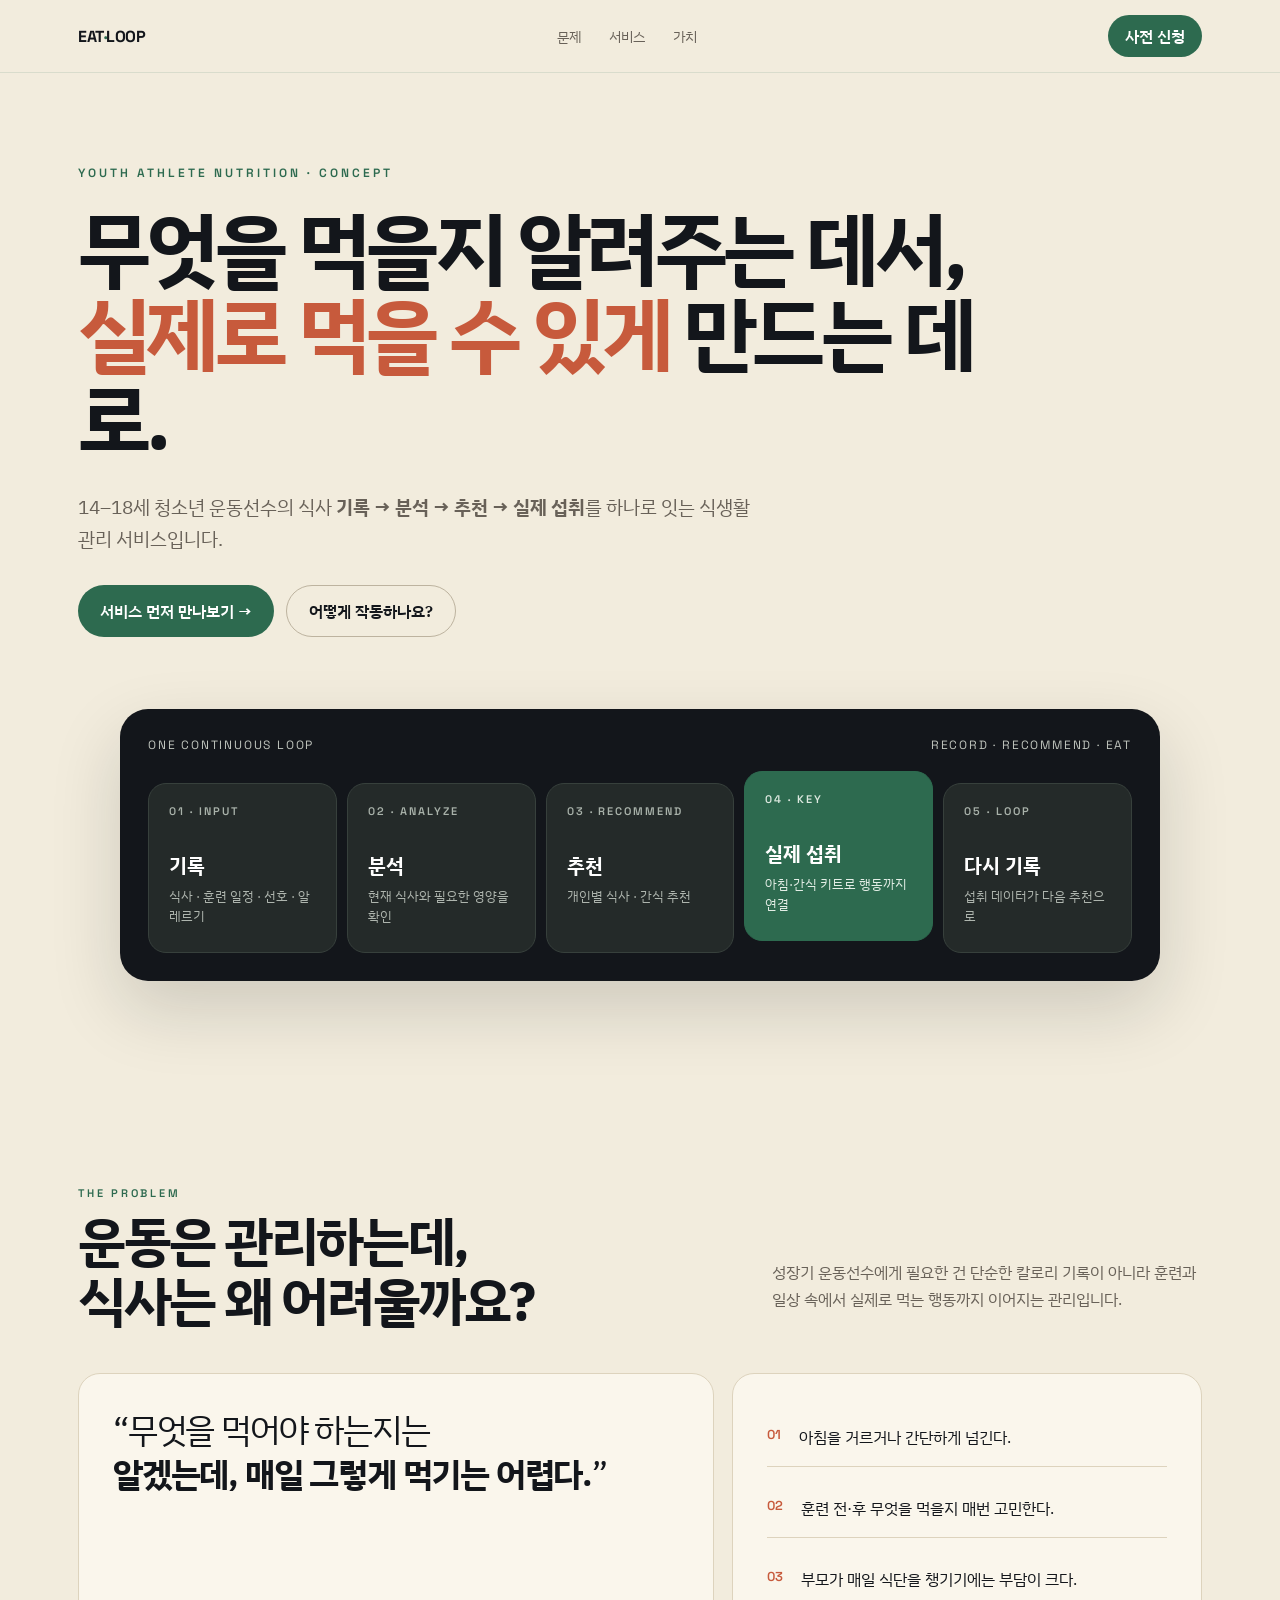
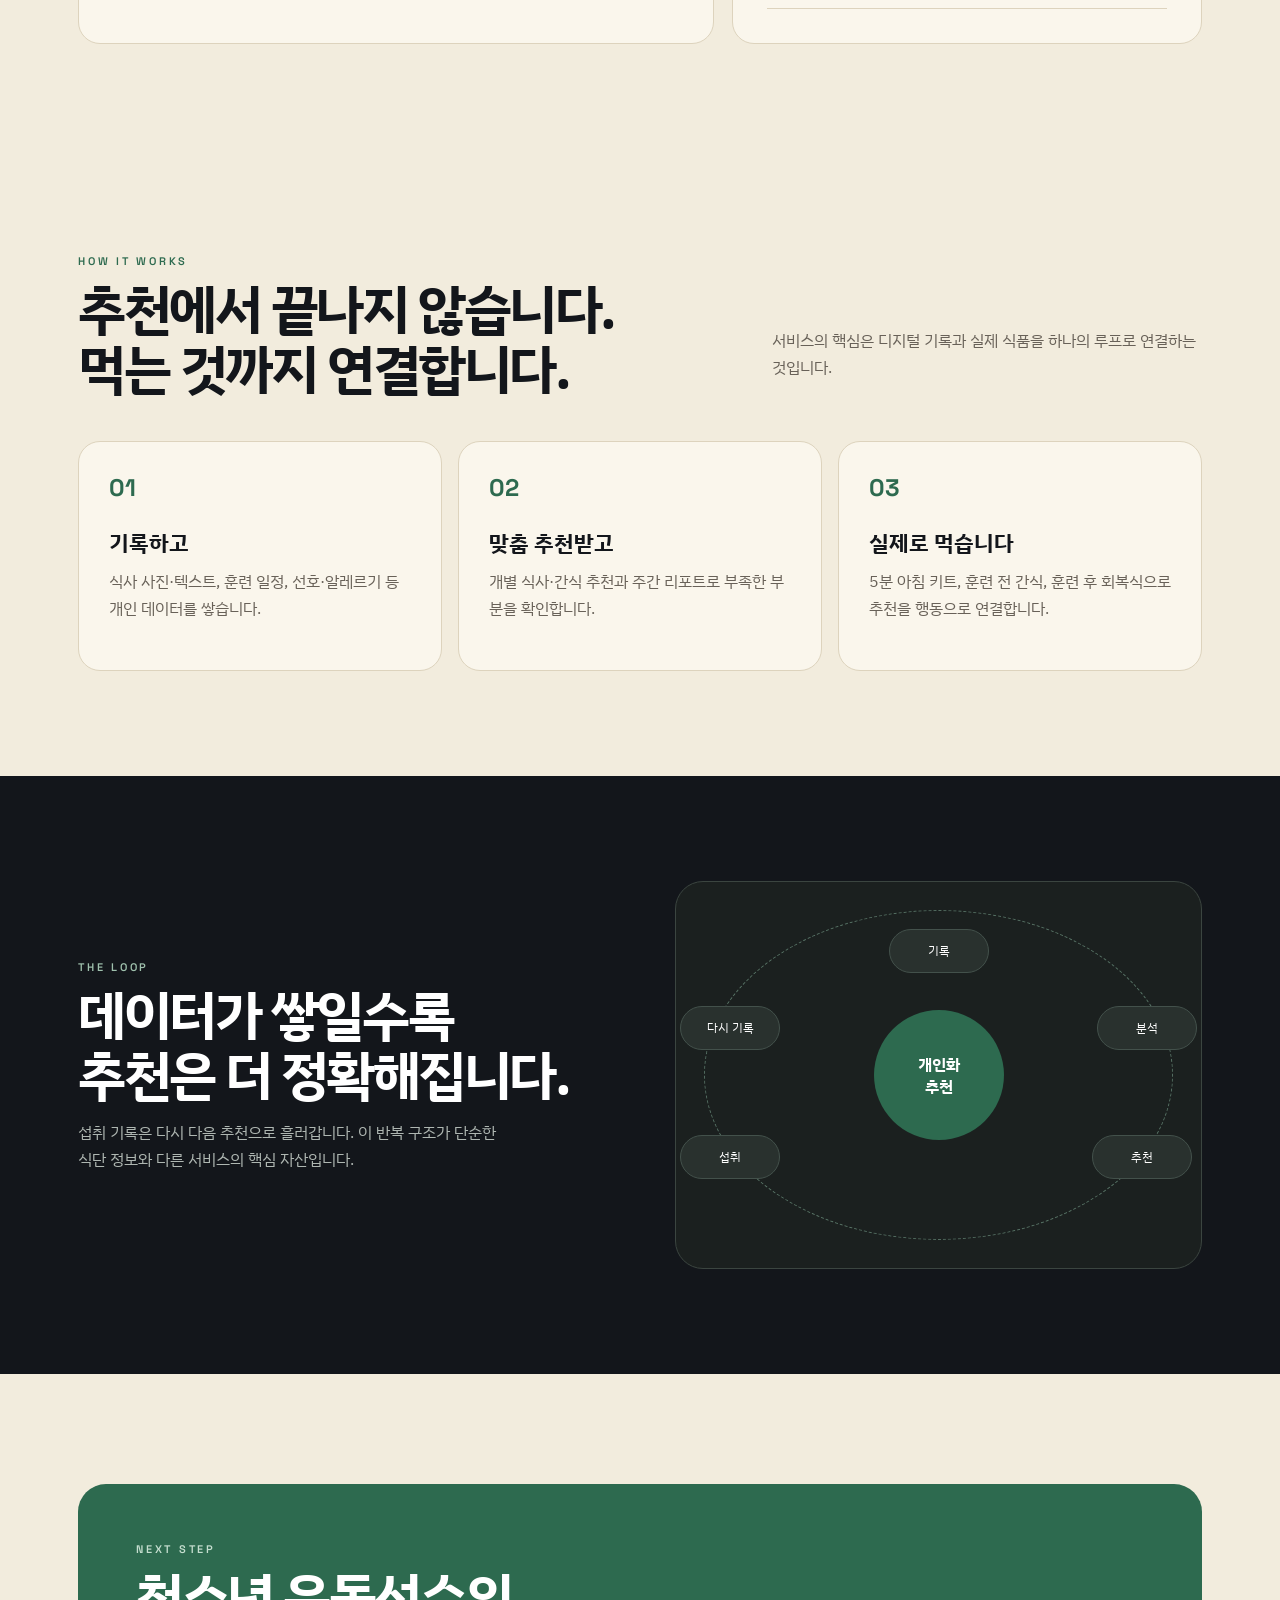
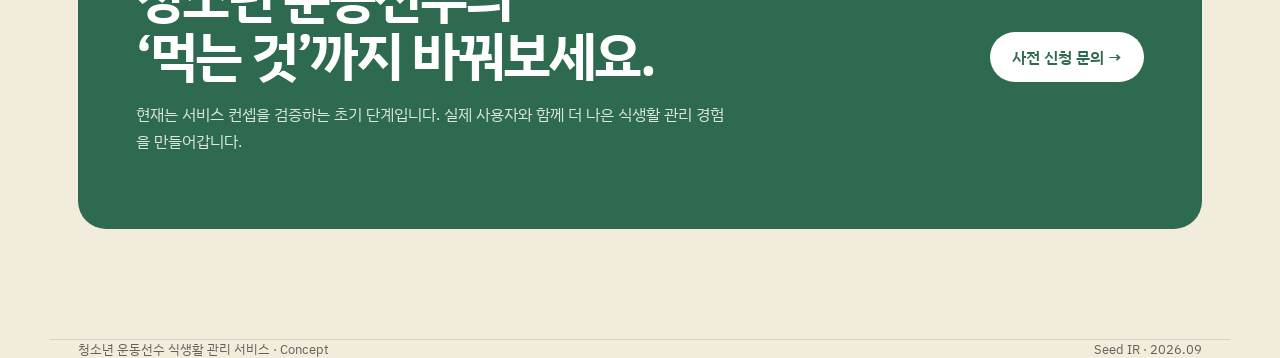
==== youth-athlete-nutrition/index.html @ e10fd31d "feat: add youth athlete nutrition landing page sample" ====
<!doctype html>
<html lang="ko">
<head>
<meta charset="utf-8">
<meta name="viewport" content="width=device-width, initial-scale=1">
<meta name="description" content="14–18세 청소년 운동선수의 식사 기록부터 실제 섭취까지 연결하는 식생활 관리 서비스 샘플">
<title>먹는 것까지 연결하는 식생활 관리</title>
<link rel="preconnect" href="https://fonts.googleapis.com">
<link rel="preconnect" href="https://fonts.gstatic.com" crossorigin>
<link href="https://fonts.googleapis.com/css2?family=IBM+Plex+Sans+KR:wght@400;500;600;700&family=Space+Grotesk:wght@500;600;700&display=swap" rel="stylesheet">
<style>
:root{--ink:#13161b;--green:#2d6a4f;--coral:#c75a3c;--cream:#f2ecdd;--paper:#faf6ec;--muted:#686158;--line:#ddd3bd}
*{box-sizing:border-box}html{scroll-behavior:smooth}body{margin:0;background:var(--cream);color:var(--ink);font-family:'IBM Plex Sans KR',sans-serif}a{text-decoration:none;color:inherit}.wrap{max-width:1180px;margin:auto;padding:0 28px}
nav{position:sticky;top:0;z-index:20;background:rgba(242,236,221,.88);backdrop-filter:blur(12px);border-bottom:1px solid rgba(45,106,79,.12)}
.navin{height:72px;display:flex;align-items:center;justify-content:space-between}.brand{font-family:'Space Grotesk';font-weight:700;letter-spacing:-.03em}.brand span{color:var(--green)}.navlinks{display:flex;gap:28px;font-size:14px;color:var(--muted)}.navcta{padding:10px 17px;background:var(--green);color:#fff;border-radius:999px;font-weight:600}
.hero{padding:92px 0 100px;position:relative;overflow:hidden}.eyebrow{font:600 12px 'Space Grotesk';letter-spacing:.25em;color:var(--green);text-transform:uppercase;margin-bottom:24px}.hero h1{font-size:clamp(46px,7vw,82px);line-height:1.04;letter-spacing:-.055em;max-width:900px;margin:0}.hero h1 em{font-style:normal;color:var(--coral)}.hero p{font-size:19px;line-height:1.7;color:var(--muted);max-width:680px;margin:30px 0}.actions{display:flex;gap:12px;flex-wrap:wrap}.btn{display:inline-flex;align-items:center;justify-content:center;padding:14px 22px;border-radius:999px;font-weight:600}.primary{background:var(--green);color:#fff}.secondary{border:1px solid #bdb39f}.hero-art{margin:72px auto 0;max-width:1040px;background:var(--ink);border-radius:28px;padding:28px;box-shadow:0 28px 70px rgba(19,22,27,.16)}.arttop{display:flex;justify-content:space-between;color:#bfc4bd;font:12px 'Space Grotesk';letter-spacing:.15em}.flow{display:grid;grid-template-columns:repeat(5,1fr);gap:10px;margin-top:30px}.flow .step{min-height:170px;padding:20px;background:#242a29;border:1px solid #37403c;border-radius:18px}.step.hot{background:var(--green);border-color:var(--green);transform:translateY(-12px)}.num{font:600 11px 'Space Grotesk';letter-spacing:.18em;color:#a9b2aa}.hot .num{color:#dce8df}.step h3{font-size:20px;margin:34px 0 8px;color:#fff}.step p{font-size:13px;color:#aeb5ae;margin:0;line-height:1.5}.hot p{color:#e3eee6}
section{padding:105px 0}.sectionhead{display:flex;justify-content:space-between;gap:40px;align-items:end;margin-bottom:44px}.kicker{font:600 11px 'Space Grotesk';letter-spacing:.25em;color:var(--green)}h2{font-size:clamp(34px,5vw,54px);letter-spacing:-.045em;line-height:1.1;margin:10px 0 0}.lead{max-width:430px;color:var(--muted);line-height:1.7}
.problem{display:grid;grid-template-columns:1.15fr .85fr;gap:18px}.panel{background:var(--paper);border:1px solid var(--line);padding:34px;border-radius:22px}.bigquote{font-size:34px;line-height:1.3;letter-spacing:-.035em}.issues{display:grid;gap:12px}.issue{padding:18px 0;border-bottom:1px solid var(--line);display:flex;gap:18px}.issue b{color:var(--coral);font:600 13px 'Space Grotesk'}
.features{display:grid;grid-template-columns:repeat(3,1fr);gap:16px}.feature{padding:30px;background:var(--paper);border-radius:22px;border:1px solid var(--line);min-height:230px}.feature .icon{font:700 24px 'Space Grotesk';color:var(--green)}.feature h3{font-size:22px;margin:25px 0 10px}.feature p{color:var(--muted);line-height:1.7;margin:0}
.loop{background:var(--ink);color:#fff}.loop .kicker{color:#9fc1ad}.loop h2{color:#fff}.loop .lead{color:#afb7b2}.loopgrid{display:grid;grid-template-columns:1fr 1fr;gap:70px;align-items:center}.loopvisual{border:1px solid #3b4540;border-radius:28px;padding:28px;background:#1b201f}.circle{height:330px;border:1px dashed #557063;border-radius:50%;display:flex;align-items:center;justify-content:center;position:relative}.center{width:130px;height:130px;border-radius:50%;background:var(--green);display:grid;place-items:center;text-align:center;font-weight:700}.orbit{position:absolute;width:100px;height:44px;border-radius:999px;background:#29312e;border:1px solid #43514b;display:grid;place-items:center;font-size:12px}.o1{top:18px}.o2{right:-25px;top:95px}.o3{right:-20px;bottom:60px}.o4{left:-25px;bottom:60px}.o5{left:-25px;top:95px}
.cta{padding:110px 0}.ctaBox{background:var(--green);color:#fff;border-radius:28px;padding:58px;display:flex;justify-content:space-between;gap:40px;align-items:center}.cta h2{max-width:650px}.cta p{color:#dce8df;line-height:1.7;max-width:600px}.white{background:#fff;color:var(--green)}
footer{padding:30px 0 50px;border-top:1px solid var(--line);color:var(--muted);font-size:13px;display:flex;justify-content:space-between}
@media(max-width:800px){.navlinks{display:none}.hero{padding-top:65px}.flow{grid-template-columns:1fr 1fr}.step.hot{transform:none}.problem,.loopgrid{grid-template-columns:1fr}.features{grid-template-columns:1fr}.sectionhead{display:block}.lead{margin-top:20px}.ctaBox{display:block;padding:38px}.ctaBox .btn{margin-top:20px}.hero h1{font-size:48px}}
@media(max-width:500px){.wrap{padding:0 18px}.flow{grid-template-columns:1fr}.hero-art{padding:18px}.panel,.feature{padding:24px}.bigquote{font-size:28px}}
</style>
</head>
<body>
<nav><div class="wrap navin"><a class="brand" href="#">EAT<span>·</span>LOOP</a><div class="navlinks"><a href="#why">문제</a><a href="#how">서비스</a><a href="#value">가치</a></div><a class="navcta" href="#contact">사전 신청</a></div></nav>

<header class="hero"><div class="wrap">
<div class="eyebrow">Youth Athlete Nutrition · Concept</div>
<h1>무엇을 먹을지 알려주는 데서,<br><em>실제로 먹을 수 있게</em> 만드는 데로.</h1>
<p>14–18세 청소년 운동선수의 식사 <strong>기록 → 분석 → 추천 → 실제 섭취</strong>를 하나로 잇는 식생활 관리 서비스입니다.</p>
<div class="actions"><a class="btn primary" href="#contact">서비스 먼저 만나보기 →</a><a class="btn secondary" href="#how">어떻게 작동하나요?</a></div>
<div class="hero-art">
<div class="arttop"><span>ONE CONTINUOUS LOOP</span><span>RECORD · RECOMMEND · EAT</span></div>
<div class="flow">
<div class="step"><div class="num">01 · INPUT</div><h3>기록</h3><p>식사 · 훈련 일정 · 선호 · 알레르기</p></div>
<div class="step"><div class="num">02 · ANALYZE</div><h3>분석</h3><p>현재 식사와 필요한 영양을 확인</p></div>
<div class="step"><div class="num">03 · RECOMMEND</div><h3>추천</h3><p>개인별 식사 · 간식 추천</p></div>
<div class="step hot"><div class="num">04 · KEY</div><h3>실제 섭취</h3><p>아침·간식 키트로 행동까지 연결</p></div>
<div class="step"><div class="num">05 · LOOP</div><h3>다시 기록</h3><p>섭취 데이터가 다음 추천으로</p></div>
</div></div>
</div></header>

<section id="why"><div class="wrap"><div class="sectionhead"><div><div class="kicker">THE PROBLEM</div><h2>운동은 관리하는데,<br>식사는 왜 어려울까요?</h2></div><p class="lead">성장기 운동선수에게 필요한 건 단순한 칼로리 기록이 아니라 훈련과 일상 속에서 실제로 먹는 행동까지 이어지는 관리입니다.</p></div>
<div class="problem"><div class="panel"><div class="bigquote">“무엇을 먹어야 하는지는<br><strong>알겠는데, 매일 그렇게 먹기는 어렵다.</strong>”</div></div><div class="panel issues"><div class="issue"><b>01</b><span>아침을 거르거나 간단하게 넘긴다.</span></div><div class="issue"><b>02</b><span>훈련 전·후 무엇을 먹을지 매번 고민한다.</span></div><div class="issue"><b>03</b><span>부모가 매일 식단을 챙기기에는 부담이 크다.</span></div></div></div></div></section>

<section id="how"><div class="wrap"><div class="sectionhead"><div><div class="kicker">HOW IT WORKS</div><h2>추천에서 끝나지 않습니다.<br>먹는 것까지 연결합니다.</h2></div><p class="lead">서비스의 핵심은 디지털 기록과 실제 식품을 하나의 루프로 연결하는 것입니다.</p></div>
<div class="features"><article class="feature"><div class="icon">01</div><h3>기록하고</h3><p>식사 사진·텍스트, 훈련 일정, 선호·알레르기 등 개인 데이터를 쌓습니다.</p></article><article class="feature"><div class="icon">02</div><h3>맞춤 추천받고</h3><p>개별 식사·간식 추천과 주간 리포트로 부족한 부분을 확인합니다.</p></article><article class="feature"><div class="icon">03</div><h3>실제로 먹습니다</h3><p>5분 아침 키트, 훈련 전 간식, 훈련 후 회복식으로 추천을 행동으로 연결합니다.</p></article></div></div></section>

<section id="value" class="loop"><div class="wrap loopgrid"><div><div class="kicker">THE LOOP</div><h2>데이터가 쌓일수록<br>추천은 더 정확해집니다.</h2><p class="lead">섭취 기록은 다시 다음 추천으로 흘러갑니다. 이 반복 구조가 단순한 식단 정보와 다른 서비스의 핵심 자산입니다.</p></div>
<div class="loopvisual"><div class="circle"><div class="center">개인화<br>추천</div><div class="orbit o1">기록</div><div class="orbit o2">분석</div><div class="orbit o3">추천</div><div class="orbit o4">섭취</div><div class="orbit o5">다시 기록</div></div></div></div></section>

<section id="contact" class="cta"><div class="wrap"><div class="ctaBox"><div><div class="kicker" style="color:#c5decf">NEXT STEP</div><h2>청소년 운동선수의<br>‘먹는 것’까지 바꿔보세요.</h2><p>현재는 서비스 컨셉을 검증하는 초기 단계입니다. 실제 사용자와 함께 더 나은 식생활 관리 경험을 만들어갑니다.</p></div><a class="btn white" href="mailto:hello@example.com?subject=서비스 사전 신청 문의">사전 신청 문의 →</a></div></div></section>

<footer class="wrap"><span>청소년 운동선수 식생활 관리 서비스 · Concept</span><span>Seed IR · 2026.09</span></footer>
</body></html>
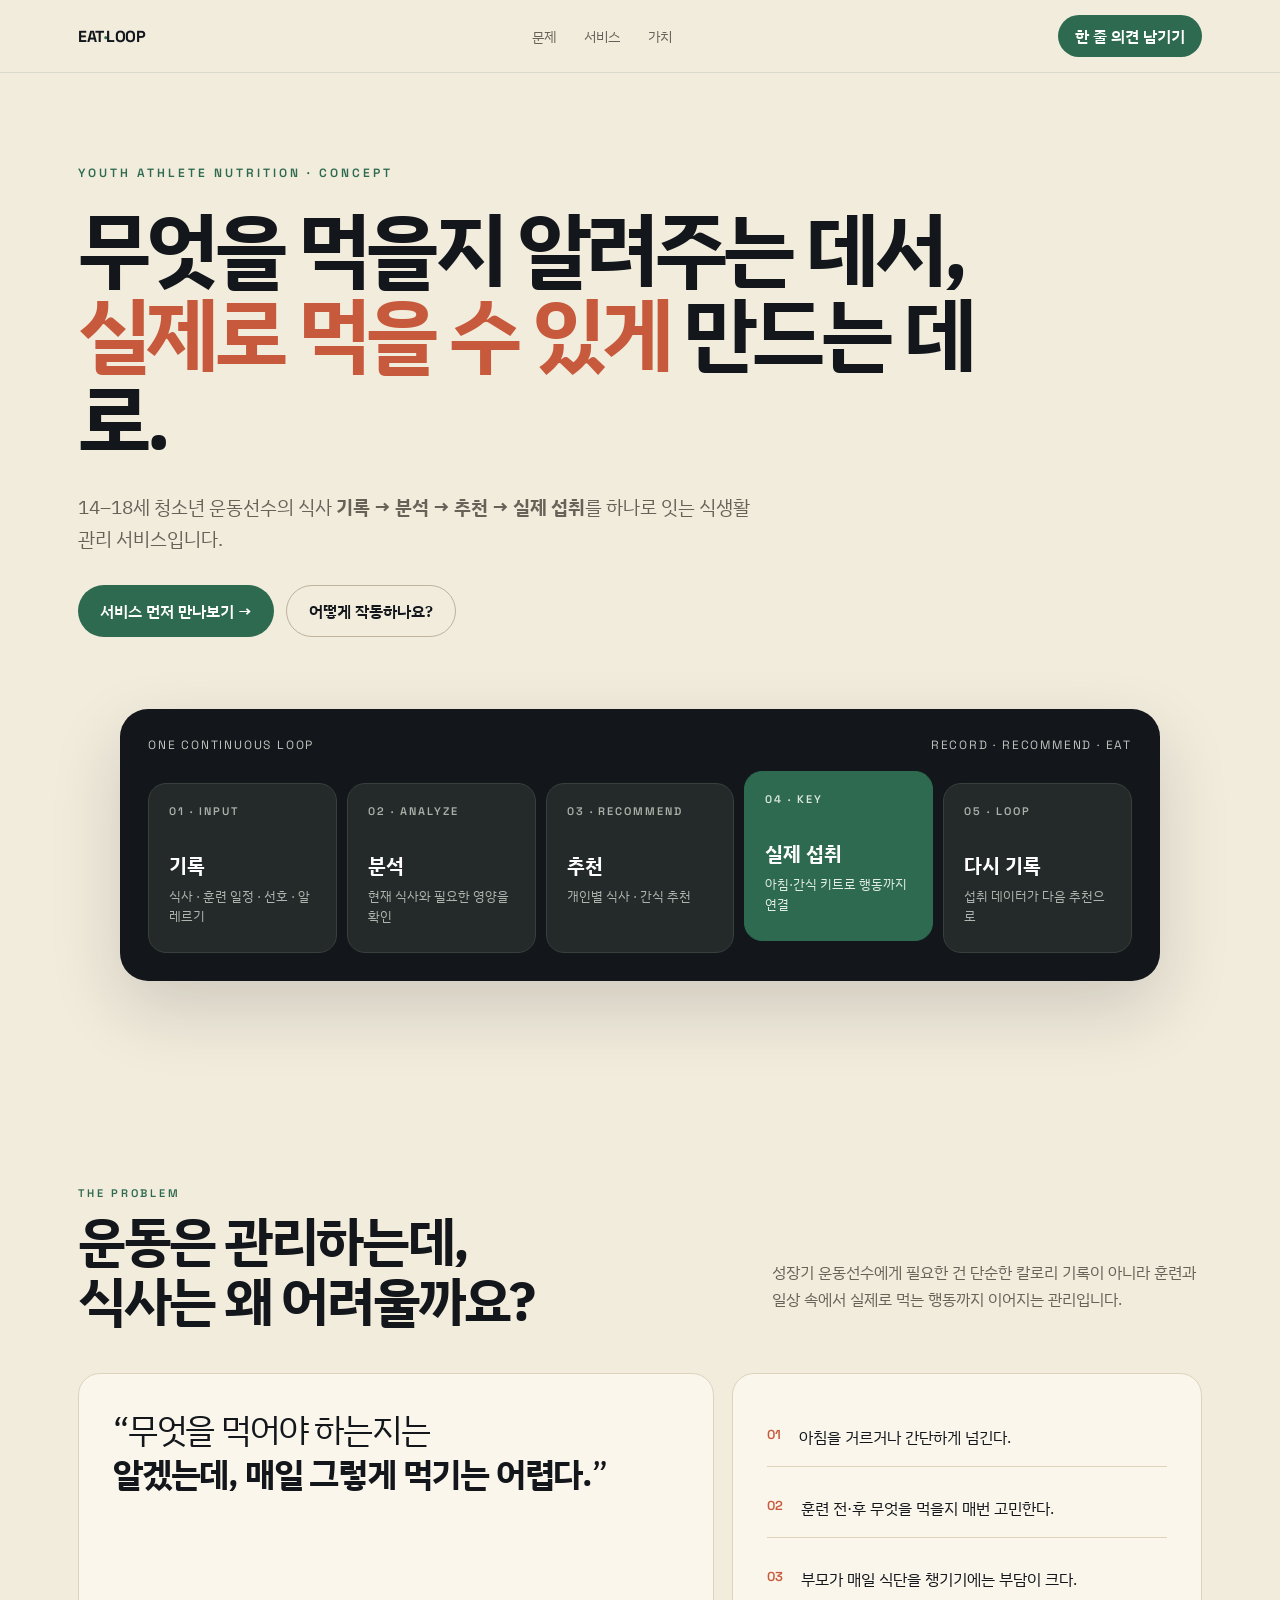
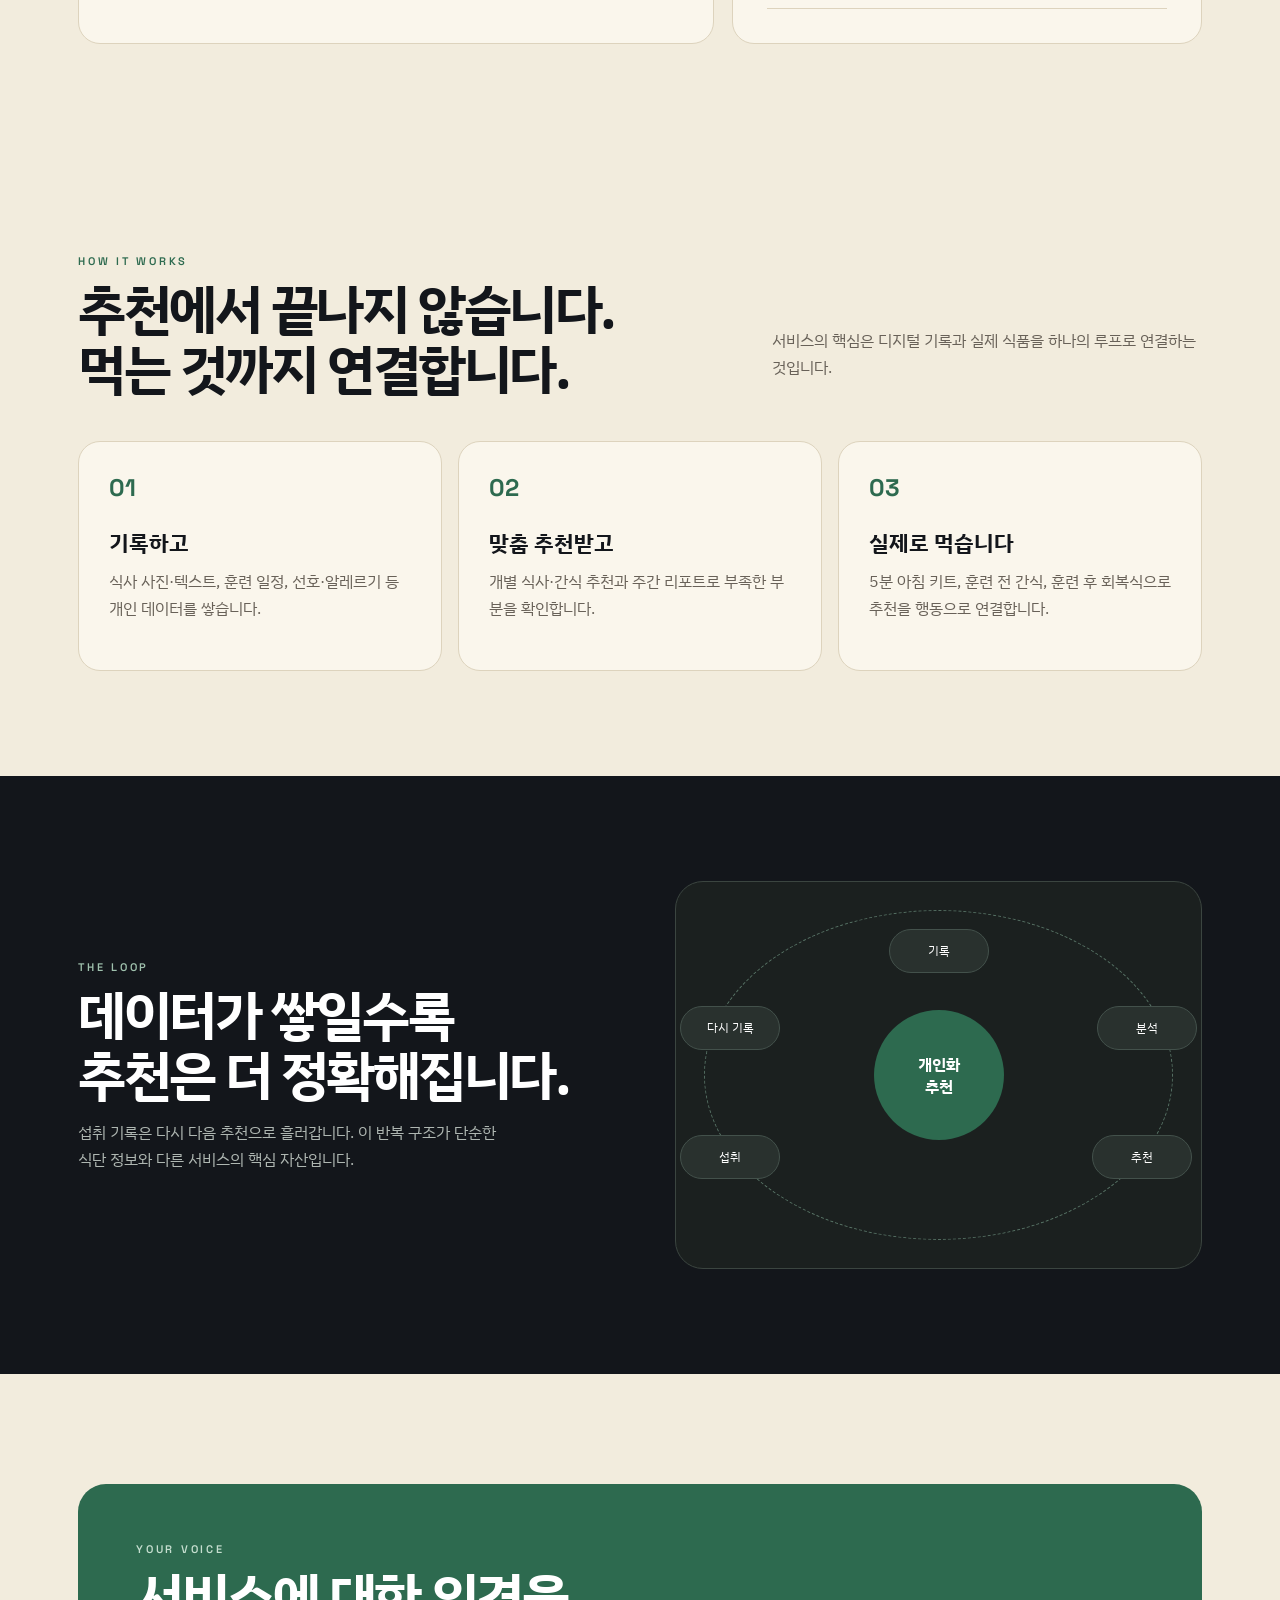
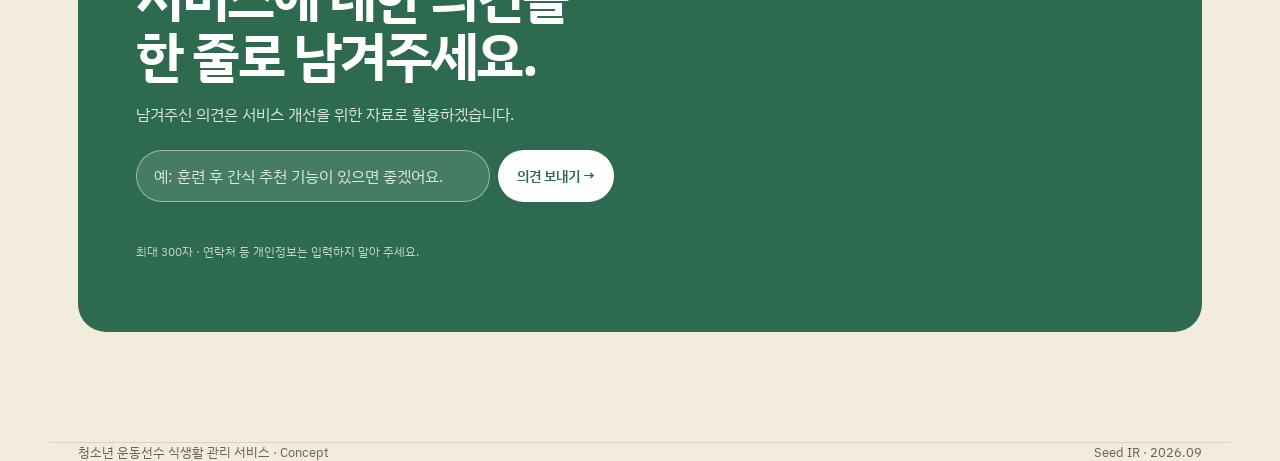
==== commit 91440fed: "Connect landing page feedback form to Apps Script" ====
--- a/youth-athlete-nutrition/index.html
+++ b/youth-athlete-nutrition/index.html
@@ -3,6 +3,9 @@
 <head>
 <meta charset="utf-8">
 <meta name="viewport" content="width=device-width, initial-scale=1">
+<meta http-equiv="Cache-Control" content="no-cache, no-store, must-revalidate">
+<meta http-equiv="Pragma" content="no-cache">
+<meta http-equiv="Expires" content="0">
 <meta name="description" content="14–18세 청소년 운동선수의 식사 기록부터 실제 섭취까지 연결하는 식생활 관리 서비스 샘플">
 <title>먹는 것까지 연결하는 식생활 관리</title>
 <link rel="preconnect" href="https://fonts.googleapis.com">
@@ -18,22 +21,20 @@
 .problem{display:grid;grid-template-columns:1.15fr .85fr;gap:18px}.panel{background:var(--paper);border:1px solid var(--line);padding:34px;border-radius:22px}.bigquote{font-size:34px;line-height:1.3;letter-spacing:-.035em}.issues{display:grid;gap:12px}.issue{padding:18px 0;border-bottom:1px solid var(--line);display:flex;gap:18px}.issue b{color:var(--coral);font:600 13px 'Space Grotesk'}
 .features{display:grid;grid-template-columns:repeat(3,1fr);gap:16px}.feature{padding:30px;background:var(--paper);border-radius:22px;border:1px solid var(--line);min-height:230px}.feature .icon{font:700 24px 'Space Grotesk';color:var(--green)}.feature h3{font-size:22px;margin:25px 0 10px}.feature p{color:var(--muted);line-height:1.7;margin:0}
 .loop{background:var(--ink);color:#fff}.loop .kicker{color:#9fc1ad}.loop h2{color:#fff}.loop .lead{color:#afb7b2}.loopgrid{display:grid;grid-template-columns:1fr 1fr;gap:70px;align-items:center}.loopvisual{border:1px solid #3b4540;border-radius:28px;padding:28px;background:#1b201f}.circle{height:330px;border:1px dashed #557063;border-radius:50%;display:flex;align-items:center;justify-content:center;position:relative}.center{width:130px;height:130px;border-radius:50%;background:var(--green);display:grid;place-items:center;text-align:center;font-weight:700}.orbit{position:absolute;width:100px;height:44px;border-radius:999px;background:#29312e;border:1px solid #43514b;display:grid;place-items:center;font-size:12px}.o1{top:18px}.o2{right:-25px;top:95px}.o3{right:-20px;bottom:60px}.o4{left:-25px;bottom:60px}.o5{left:-25px;top:95px}
-.cta{padding:110px 0}.ctaBox{background:var(--green);color:#fff;border-radius:28px;padding:58px;display:flex;justify-content:space-between;gap:40px;align-items:center}.cta h2{max-width:650px}.cta p{color:#dce8df;line-height:1.7;max-width:600px}.white{background:#fff;color:var(--green)}
+.cta{padding:110px 0}.ctaBox{background:var(--green);color:#fff;border-radius:28px;padding:58px;display:flex;justify-content:space-between;gap:40px;align-items:center}.cta h2{max-width:650px}.cta p{color:#dce8df;line-height:1.7;max-width:600px}.comment-form{display:flex;gap:8px;max-width:510px;margin-top:22px}.comment-form input{min-width:0;flex:1;padding:14px 17px;border:1px solid rgba(255,255,255,.45);border-radius:999px;background:rgba(255,255,255,.12);color:#fff;font:inherit;outline:none}.comment-form input::placeholder{color:#dce8df}.comment-form input:focus{border-color:#fff}.comment-form button{white-space:nowrap;border:0;cursor:pointer;font:600 14px 'IBM Plex Sans KR',sans-serif;padding:14px 19px;border-radius:999px;background:#fff;color:var(--green)}.comment-status{min-height:22px;margin:10px 0 0!important;font-size:13px!important;color:#e5f0e8!important}.comment-note{font-size:12px!important;opacity:.85;margin-top:8px!important}
 footer{padding:30px 0 50px;border-top:1px solid var(--line);color:var(--muted);font-size:13px;display:flex;justify-content:space-between}
-@media(max-width:800px){.navlinks{display:none}.hero{padding-top:65px}.flow{grid-template-columns:1fr 1fr}.step.hot{transform:none}.problem,.loopgrid{grid-template-columns:1fr}.features{grid-template-columns:1fr}.sectionhead{display:block}.lead{margin-top:20px}.ctaBox{display:block;padding:38px}.ctaBox .btn{margin-top:20px}.hero h1{font-size:48px}}
-@media(max-width:500px){.wrap{padding:0 18px}.flow{grid-template-columns:1fr}.hero-art{padding:18px}.panel,.feature{padding:24px}.bigquote{font-size:28px}}
+@media(max-width:800px){.navlinks{display:none}.hero{padding-top:65px}.flow{grid-template-columns:1fr 1fr}.step.hot{transform:none}.problem,.loopgrid{grid-template-columns:1fr}.features{grid-template-columns:1fr}.sectionhead{display:block}.lead{margin-top:20px}.ctaBox{display:block;padding:38px}.hero h1{font-size:48px}}
+@media(max-width:500px){.wrap{padding:0 18px}.flow{grid-template-columns:1fr}.hero-art{padding:18px}.panel,.feature{padding:24px}.bigquote{font-size:28px}.comment-form{flex-direction:column}.comment-form button{width:100%}}
 </style>
 </head>
 <body>
-<nav><div class="wrap navin"><a class="brand" href="#">EAT<span>·</span>LOOP</a><div class="navlinks"><a href="#why">문제</a><a href="#how">서비스</a><a href="#value">가치</a></div><a class="navcta" href="#contact">사전 신청</a></div></nav>
-
+<nav><div class="wrap navin"><a class="brand" href="#">EAT<span>·</span>LOOP</a><div class="navlinks"><a href="#why">문제</a><a href="#how">서비스</a><a href="#value">가치</a></div><a class="navcta" href="#contact">한 줄 의견 남기기</a></div></nav>
 <header class="hero"><div class="wrap">
 <div class="eyebrow">Youth Athlete Nutrition · Concept</div>
 <h1>무엇을 먹을지 알려주는 데서,<br><em>실제로 먹을 수 있게</em> 만드는 데로.</h1>
 <p>14–18세 청소년 운동선수의 식사 <strong>기록 → 분석 → 추천 → 실제 섭취</strong>를 하나로 잇는 식생활 관리 서비스입니다.</p>
 <div class="actions"><a class="btn primary" href="#contact">서비스 먼저 만나보기 →</a><a class="btn secondary" href="#how">어떻게 작동하나요?</a></div>
-<div class="hero-art">
-<div class="arttop"><span>ONE CONTINUOUS LOOP</span><span>RECORD · RECOMMEND · EAT</span></div>
+<div class="hero-art"><div class="arttop"><span>ONE CONTINUOUS LOOP</span><span>RECORD · RECOMMEND · EAT</span></div>
 <div class="flow">
 <div class="step"><div class="num">01 · INPUT</div><h3>기록</h3><p>식사 · 훈련 일정 · 선호 · 알레르기</p></div>
 <div class="step"><div class="num">02 · ANALYZE</div><h3>분석</h3><p>현재 식사와 필요한 영양을 확인</p></div>
@@ -42,17 +43,50 @@
 <div class="step"><div class="num">05 · LOOP</div><h3>다시 기록</h3><p>섭취 데이터가 다음 추천으로</p></div>
 </div></div>
 </div></header>
-
 <section id="why"><div class="wrap"><div class="sectionhead"><div><div class="kicker">THE PROBLEM</div><h2>운동은 관리하는데,<br>식사는 왜 어려울까요?</h2></div><p class="lead">성장기 운동선수에게 필요한 건 단순한 칼로리 기록이 아니라 훈련과 일상 속에서 실제로 먹는 행동까지 이어지는 관리입니다.</p></div>
 <div class="problem"><div class="panel"><div class="bigquote">“무엇을 먹어야 하는지는<br><strong>알겠는데, 매일 그렇게 먹기는 어렵다.</strong>”</div></div><div class="panel issues"><div class="issue"><b>01</b><span>아침을 거르거나 간단하게 넘긴다.</span></div><div class="issue"><b>02</b><span>훈련 전·후 무엇을 먹을지 매번 고민한다.</span></div><div class="issue"><b>03</b><span>부모가 매일 식단을 챙기기에는 부담이 크다.</span></div></div></div></div></section>
-
 <section id="how"><div class="wrap"><div class="sectionhead"><div><div class="kicker">HOW IT WORKS</div><h2>추천에서 끝나지 않습니다.<br>먹는 것까지 연결합니다.</h2></div><p class="lead">서비스의 핵심은 디지털 기록과 실제 식품을 하나의 루프로 연결하는 것입니다.</p></div>
 <div class="features"><article class="feature"><div class="icon">01</div><h3>기록하고</h3><p>식사 사진·텍스트, 훈련 일정, 선호·알레르기 등 개인 데이터를 쌓습니다.</p></article><article class="feature"><div class="icon">02</div><h3>맞춤 추천받고</h3><p>개별 식사·간식 추천과 주간 리포트로 부족한 부분을 확인합니다.</p></article><article class="feature"><div class="icon">03</div><h3>실제로 먹습니다</h3><p>5분 아침 키트, 훈련 전 간식, 훈련 후 회복식으로 추천을 행동으로 연결합니다.</p></article></div></div></section>
-
 <section id="value" class="loop"><div class="wrap loopgrid"><div><div class="kicker">THE LOOP</div><h2>데이터가 쌓일수록<br>추천은 더 정확해집니다.</h2><p class="lead">섭취 기록은 다시 다음 추천으로 흘러갑니다. 이 반복 구조가 단순한 식단 정보와 다른 서비스의 핵심 자산입니다.</p></div>
 <div class="loopvisual"><div class="circle"><div class="center">개인화<br>추천</div><div class="orbit o1">기록</div><div class="orbit o2">분석</div><div class="orbit o3">추천</div><div class="orbit o4">섭취</div><div class="orbit o5">다시 기록</div></div></div></div></section>
-
-<section id="contact" class="cta"><div class="wrap"><div class="ctaBox"><div><div class="kicker" style="color:#c5decf">NEXT STEP</div><h2>청소년 운동선수의<br>‘먹는 것’까지 바꿔보세요.</h2><p>현재는 서비스 컨셉을 검증하는 초기 단계입니다. 실제 사용자와 함께 더 나은 식생활 관리 경험을 만들어갑니다.</p></div><a class="btn white" href="mailto:hello@example.com?subject=서비스 사전 신청 문의">사전 신청 문의 →</a></div></div></section>
-
+<section id="contact" class="cta"><div class="wrap"><div class="ctaBox"><div><div class="kicker" style="color:#c5decf">YOUR VOICE</div><h2>서비스에 대한 의견을<br>한 줄로 남겨주세요.</h2><p>남겨주신 의견은 서비스 개선을 위한 자료로 활용하겠습니다.</p>
+<form class="comment-form" id="commentForm"><input id="commentInput" name="comment" type="text" maxlength="300" required placeholder="예: 훈련 후 간식 추천 기능이 있으면 좋겠어요." aria-label="서비스 의견 한 줄"><button id="commentSubmit" type="submit">의견 보내기 →</button></form><p class="comment-status" id="commentStatus" role="status" aria-live="polite"></p><p class="comment-note">최대 300자 · 연락처 등 개인정보는 입력하지 말아 주세요.</p>
+</div></div></div></section>
 <footer class="wrap"><span>청소년 운동선수 식생활 관리 서비스 · Concept</span><span>Seed IR · 2026.09</span></footer>
+<script>
+(() => {
+  const endpoint = 'https://script.google.com/macros/s/AKfycbz3HHXQP4A4cznq4JxjrB3G2Ci9GCnTJtgxF17niK_J4X27gN2fZ5Ac65Xyg5dDWKMO/exec';
+  const form = document.getElementById('commentForm');
+  const input = document.getElementById('commentInput');
+  const button = document.getElementById('commentSubmit');
+  const status = document.getElementById('commentStatus');
+  form.addEventListener('submit', async (event) => {
+    event.preventDefault();
+    const comment = input.value.trim();
+    if (!comment) {
+      status.textContent = '의견을 한 줄 입력해 주세요.';
+      input.focus();
+      return;
+    }
+    button.disabled = true;
+    button.textContent = '전송 중…';
+    status.textContent = '';
+    try {
+      await fetch(endpoint, {
+        method: 'POST',
+        mode: 'no-cors',
+        headers: {'Content-Type': 'application/x-www-form-urlencoded;charset=UTF-8'},
+        body: new URLSearchParams({comment})
+      });
+      form.reset();
+      status.textContent = '전송 요청을 보냈습니다. 감사합니다!';
+    } catch (error) {
+      status.textContent = '전송에 실패했습니다. 잠시 후 다시 시도해 주세요.';
+    } finally {
+      button.disabled = false;
+      button.textContent = '의견 보내기 →';
+    }
+  });
+})();
+</script>
 </body></html>
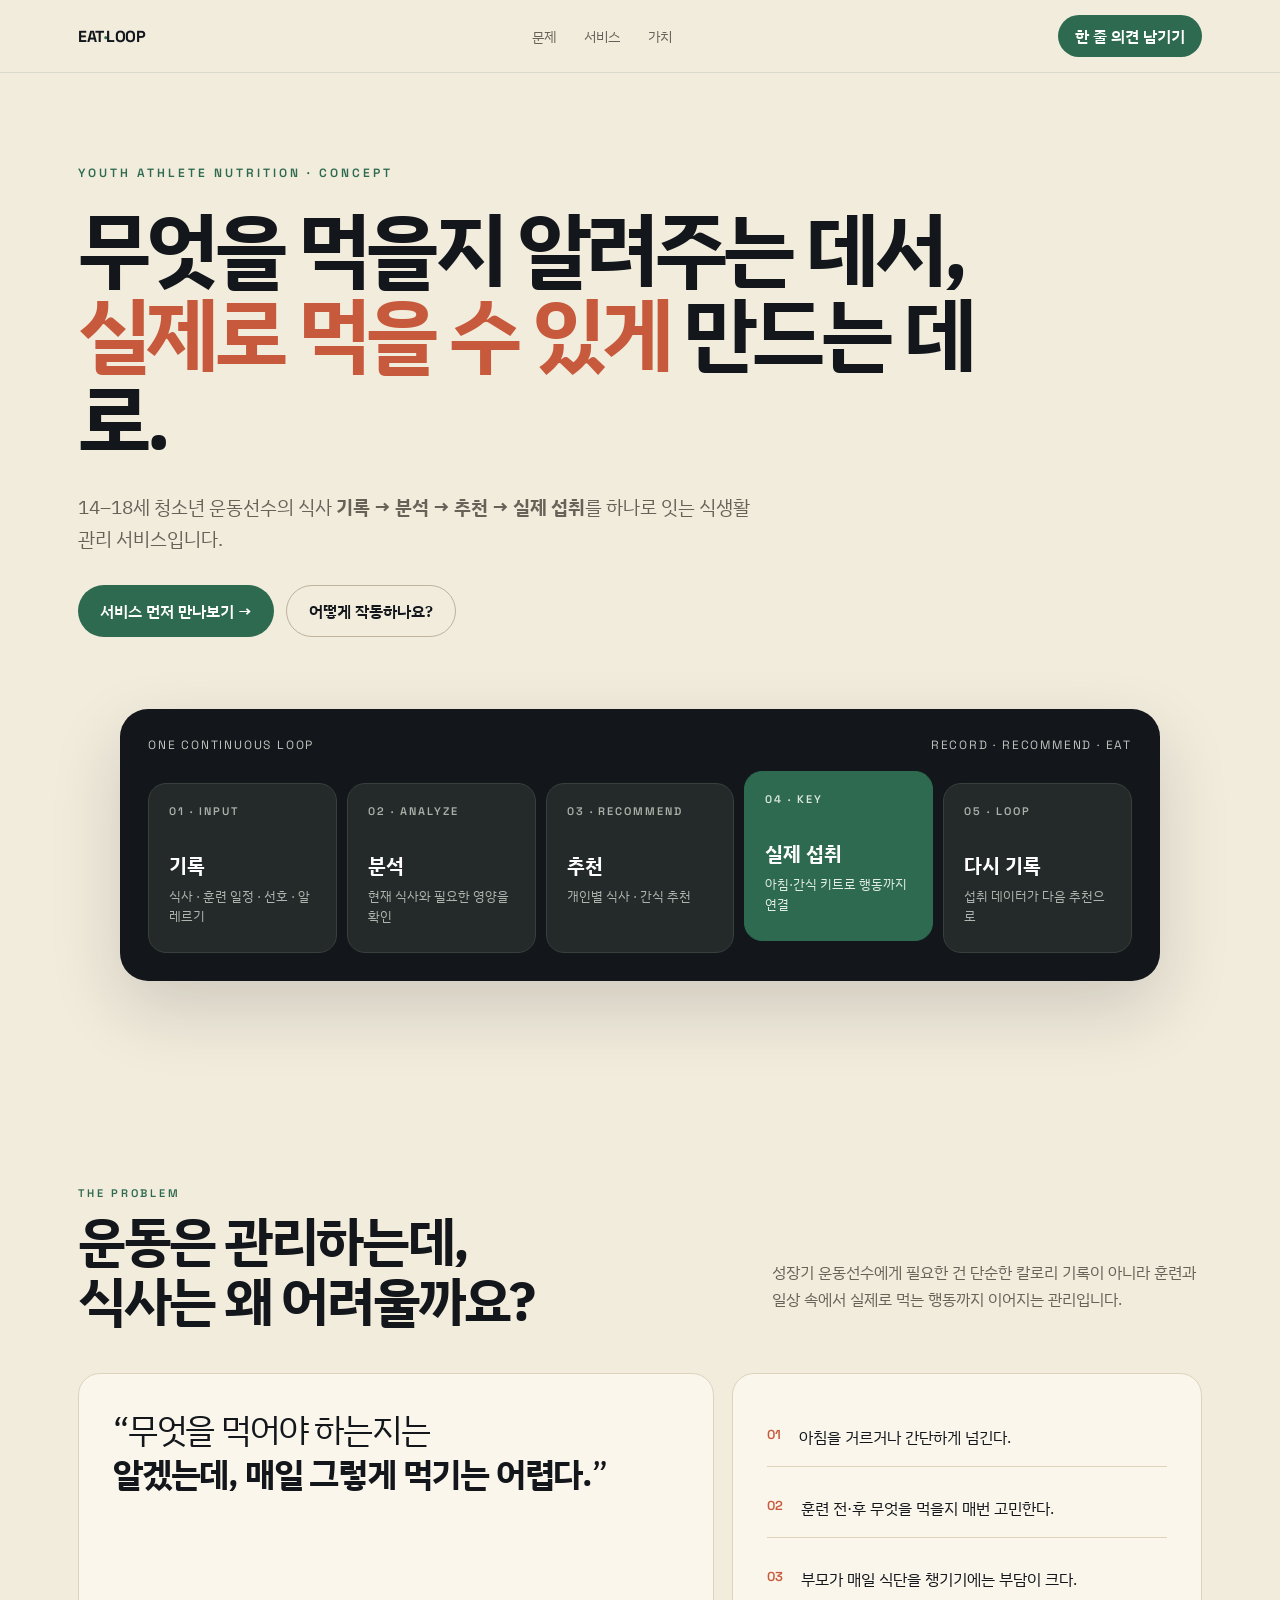
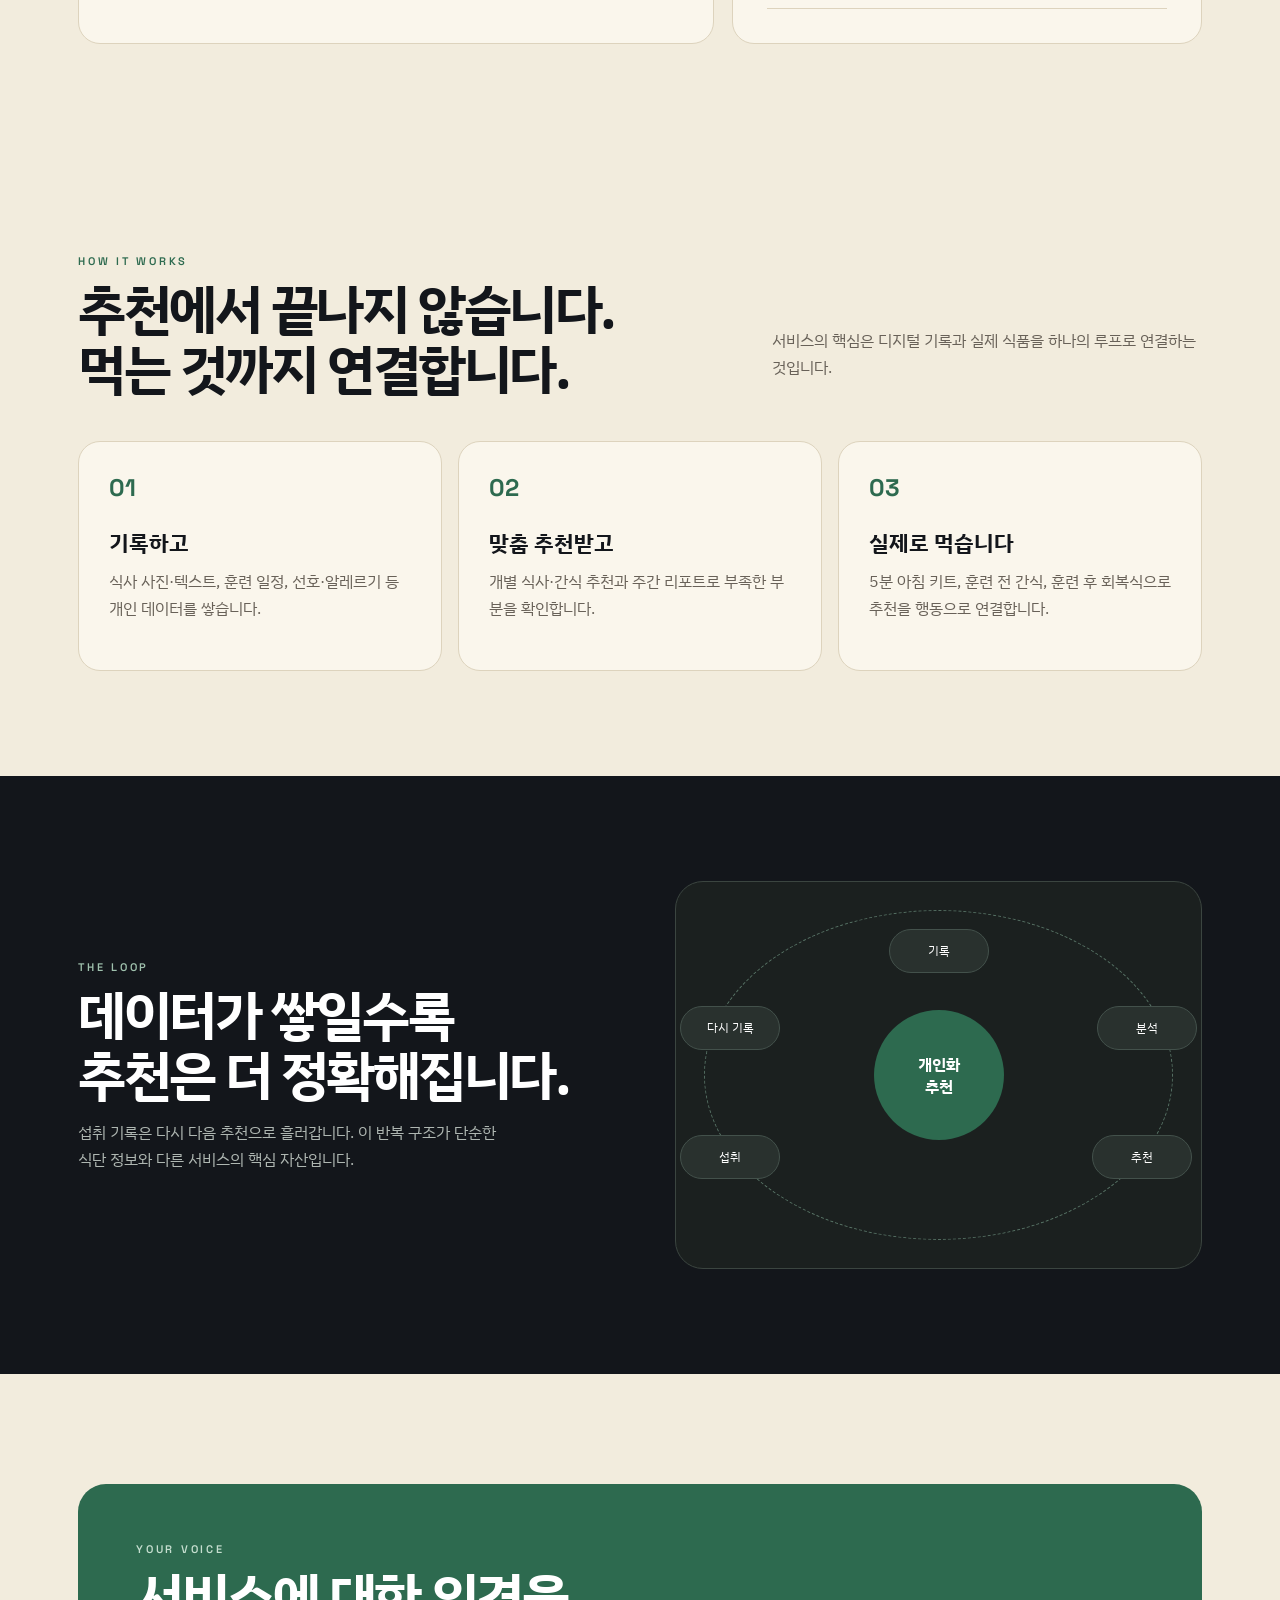
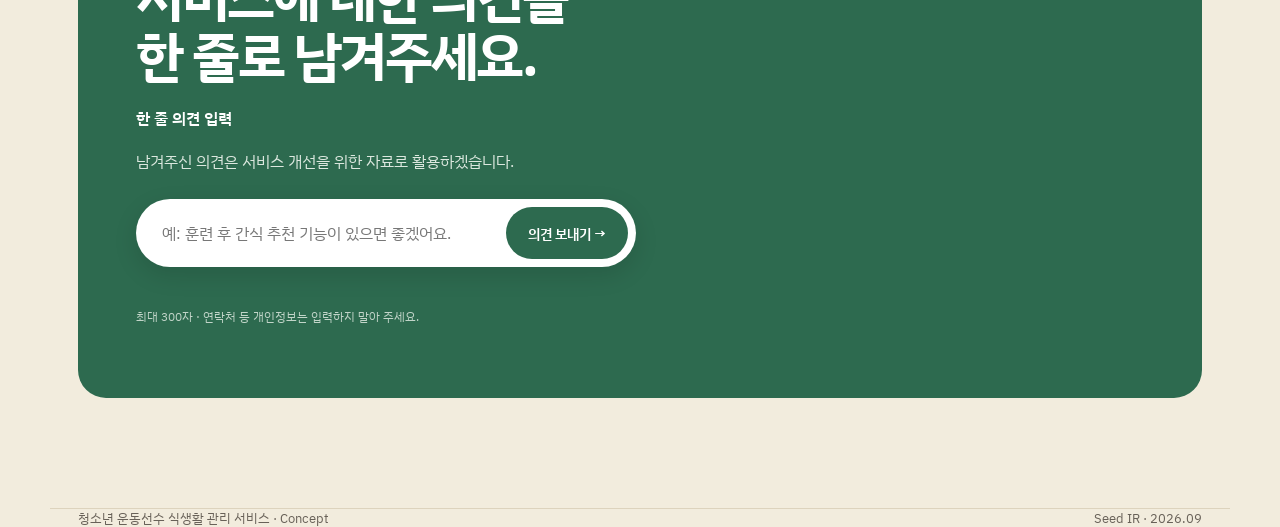
==== commit f3a6dc9b: "Make one-line feedback form clearly visible" ====
--- a/youth-athlete-nutrition/index.html
+++ b/youth-athlete-nutrition/index.html
@@ -21,7 +21,7 @@
 .problem{display:grid;grid-template-columns:1.15fr .85fr;gap:18px}.panel{background:var(--paper);border:1px solid var(--line);padding:34px;border-radius:22px}.bigquote{font-size:34px;line-height:1.3;letter-spacing:-.035em}.issues{display:grid;gap:12px}.issue{padding:18px 0;border-bottom:1px solid var(--line);display:flex;gap:18px}.issue b{color:var(--coral);font:600 13px 'Space Grotesk'}
 .features{display:grid;grid-template-columns:repeat(3,1fr);gap:16px}.feature{padding:30px;background:var(--paper);border-radius:22px;border:1px solid var(--line);min-height:230px}.feature .icon{font:700 24px 'Space Grotesk';color:var(--green)}.feature h3{font-size:22px;margin:25px 0 10px}.feature p{color:var(--muted);line-height:1.7;margin:0}
 .loop{background:var(--ink);color:#fff}.loop .kicker{color:#9fc1ad}.loop h2{color:#fff}.loop .lead{color:#afb7b2}.loopgrid{display:grid;grid-template-columns:1fr 1fr;gap:70px;align-items:center}.loopvisual{border:1px solid #3b4540;border-radius:28px;padding:28px;background:#1b201f}.circle{height:330px;border:1px dashed #557063;border-radius:50%;display:flex;align-items:center;justify-content:center;position:relative}.center{width:130px;height:130px;border-radius:50%;background:var(--green);display:grid;place-items:center;text-align:center;font-weight:700}.orbit{position:absolute;width:100px;height:44px;border-radius:999px;background:#29312e;border:1px solid #43514b;display:grid;place-items:center;font-size:12px}.o1{top:18px}.o2{right:-25px;top:95px}.o3{right:-20px;bottom:60px}.o4{left:-25px;bottom:60px}.o5{left:-25px;top:95px}
-.cta{padding:110px 0}.ctaBox{background:var(--green);color:#fff;border-radius:28px;padding:58px;display:flex;justify-content:space-between;gap:40px;align-items:center}.cta h2{max-width:650px}.cta p{color:#dce8df;line-height:1.7;max-width:600px}.comment-form{display:flex;gap:8px;max-width:510px;margin-top:22px}.comment-form input{min-width:0;flex:1;padding:14px 17px;border:1px solid rgba(255,255,255,.45);border-radius:999px;background:rgba(255,255,255,.12);color:#fff;font:inherit;outline:none}.comment-form input::placeholder{color:#dce8df}.comment-form input:focus{border-color:#fff}.comment-form button{white-space:nowrap;border:0;cursor:pointer;font:600 14px 'IBM Plex Sans KR',sans-serif;padding:14px 19px;border-radius:999px;background:#fff;color:var(--green)}.comment-status{min-height:22px;margin:10px 0 0!important;font-size:13px!important;color:#e5f0e8!important}.comment-note{font-size:12px!important;opacity:.85;margin-top:8px!important}
+.cta{padding:110px 0}.ctaBox{background:var(--green);color:#fff;border-radius:28px;padding:58px;display:flex;justify-content:space-between;gap:40px;align-items:center}.cta h2{max-width:650px}.cta p{color:#dce8df;line-height:1.7;max-width:600px}.comment-form{display:flex;gap:8px;width:100%;max-width:620px;margin-top:24px;padding:8px;background:#fff;border-radius:999px;box-shadow:0 8px 24px rgba(0,0,0,.12)}.comment-form input{min-width:0;flex:1;padding:15px 18px;border:0;border-radius:999px;background:#fff;color:#13161b;font:inherit;outline:none}.comment-form input::placeholder{color:#777}.comment-form input:focus{box-shadow:inset 0 0 0 2px #2d6a4f}.comment-form button{white-space:nowrap;border:0;cursor:pointer;font:600 14px 'IBM Plex Sans KR',sans-serif;padding:14px 22px;border-radius:999px;background:var(--green);color:#fff}.comment-form button:disabled{opacity:.65;cursor:wait}.comment-status{min-height:22px;margin:10px 0 0!important;font-size:13px!important;color:#e5f0e8!important}.comment-note{font-size:12px!important;opacity:.85;margin-top:8px!important}
 footer{padding:30px 0 50px;border-top:1px solid var(--line);color:var(--muted);font-size:13px;display:flex;justify-content:space-between}
 @media(max-width:800px){.navlinks{display:none}.hero{padding-top:65px}.flow{grid-template-columns:1fr 1fr}.step.hot{transform:none}.problem,.loopgrid{grid-template-columns:1fr}.features{grid-template-columns:1fr}.sectionhead{display:block}.lead{margin-top:20px}.ctaBox{display:block;padding:38px}.hero h1{font-size:48px}}
 @media(max-width:500px){.wrap{padding:0 18px}.flow{grid-template-columns:1fr}.hero-art{padding:18px}.panel,.feature{padding:24px}.bigquote{font-size:28px}.comment-form{flex-direction:column}.comment-form button{width:100%}}
@@ -49,7 +49,7 @@
 <div class="features"><article class="feature"><div class="icon">01</div><h3>기록하고</h3><p>식사 사진·텍스트, 훈련 일정, 선호·알레르기 등 개인 데이터를 쌓습니다.</p></article><article class="feature"><div class="icon">02</div><h3>맞춤 추천받고</h3><p>개별 식사·간식 추천과 주간 리포트로 부족한 부분을 확인합니다.</p></article><article class="feature"><div class="icon">03</div><h3>실제로 먹습니다</h3><p>5분 아침 키트, 훈련 전 간식, 훈련 후 회복식으로 추천을 행동으로 연결합니다.</p></article></div></div></section>
 <section id="value" class="loop"><div class="wrap loopgrid"><div><div class="kicker">THE LOOP</div><h2>데이터가 쌓일수록<br>추천은 더 정확해집니다.</h2><p class="lead">섭취 기록은 다시 다음 추천으로 흘러갑니다. 이 반복 구조가 단순한 식단 정보와 다른 서비스의 핵심 자산입니다.</p></div>
 <div class="loopvisual"><div class="circle"><div class="center">개인화<br>추천</div><div class="orbit o1">기록</div><div class="orbit o2">분석</div><div class="orbit o3">추천</div><div class="orbit o4">섭취</div><div class="orbit o5">다시 기록</div></div></div></div></section>
-<section id="contact" class="cta"><div class="wrap"><div class="ctaBox"><div><div class="kicker" style="color:#c5decf">YOUR VOICE</div><h2>서비스에 대한 의견을<br>한 줄로 남겨주세요.</h2><p>남겨주신 의견은 서비스 개선을 위한 자료로 활용하겠습니다.</p>
+<section id="contact" class="cta"><div class="wrap"><div class="ctaBox"><div><div class="kicker" style="color:#c5decf">YOUR VOICE</div><h2>서비스에 대한 의견을<br>한 줄로 남겨주세요.</h2><p style='font-weight:600;margin:20px 0 0;color:#fff'>한 줄 의견 입력</p><p>남겨주신 의견은 서비스 개선을 위한 자료로 활용하겠습니다.</p>
 <form class="comment-form" id="commentForm"><input id="commentInput" name="comment" type="text" maxlength="300" required placeholder="예: 훈련 후 간식 추천 기능이 있으면 좋겠어요." aria-label="서비스 의견 한 줄"><button id="commentSubmit" type="submit">의견 보내기 →</button></form><p class="comment-status" id="commentStatus" role="status" aria-live="polite"></p><p class="comment-note">최대 300자 · 연락처 등 개인정보는 입력하지 말아 주세요.</p>
 </div></div></div></section>
 <footer class="wrap"><span>청소년 운동선수 식생활 관리 서비스 · Concept</span><span>Seed IR · 2026.09</span></footer>
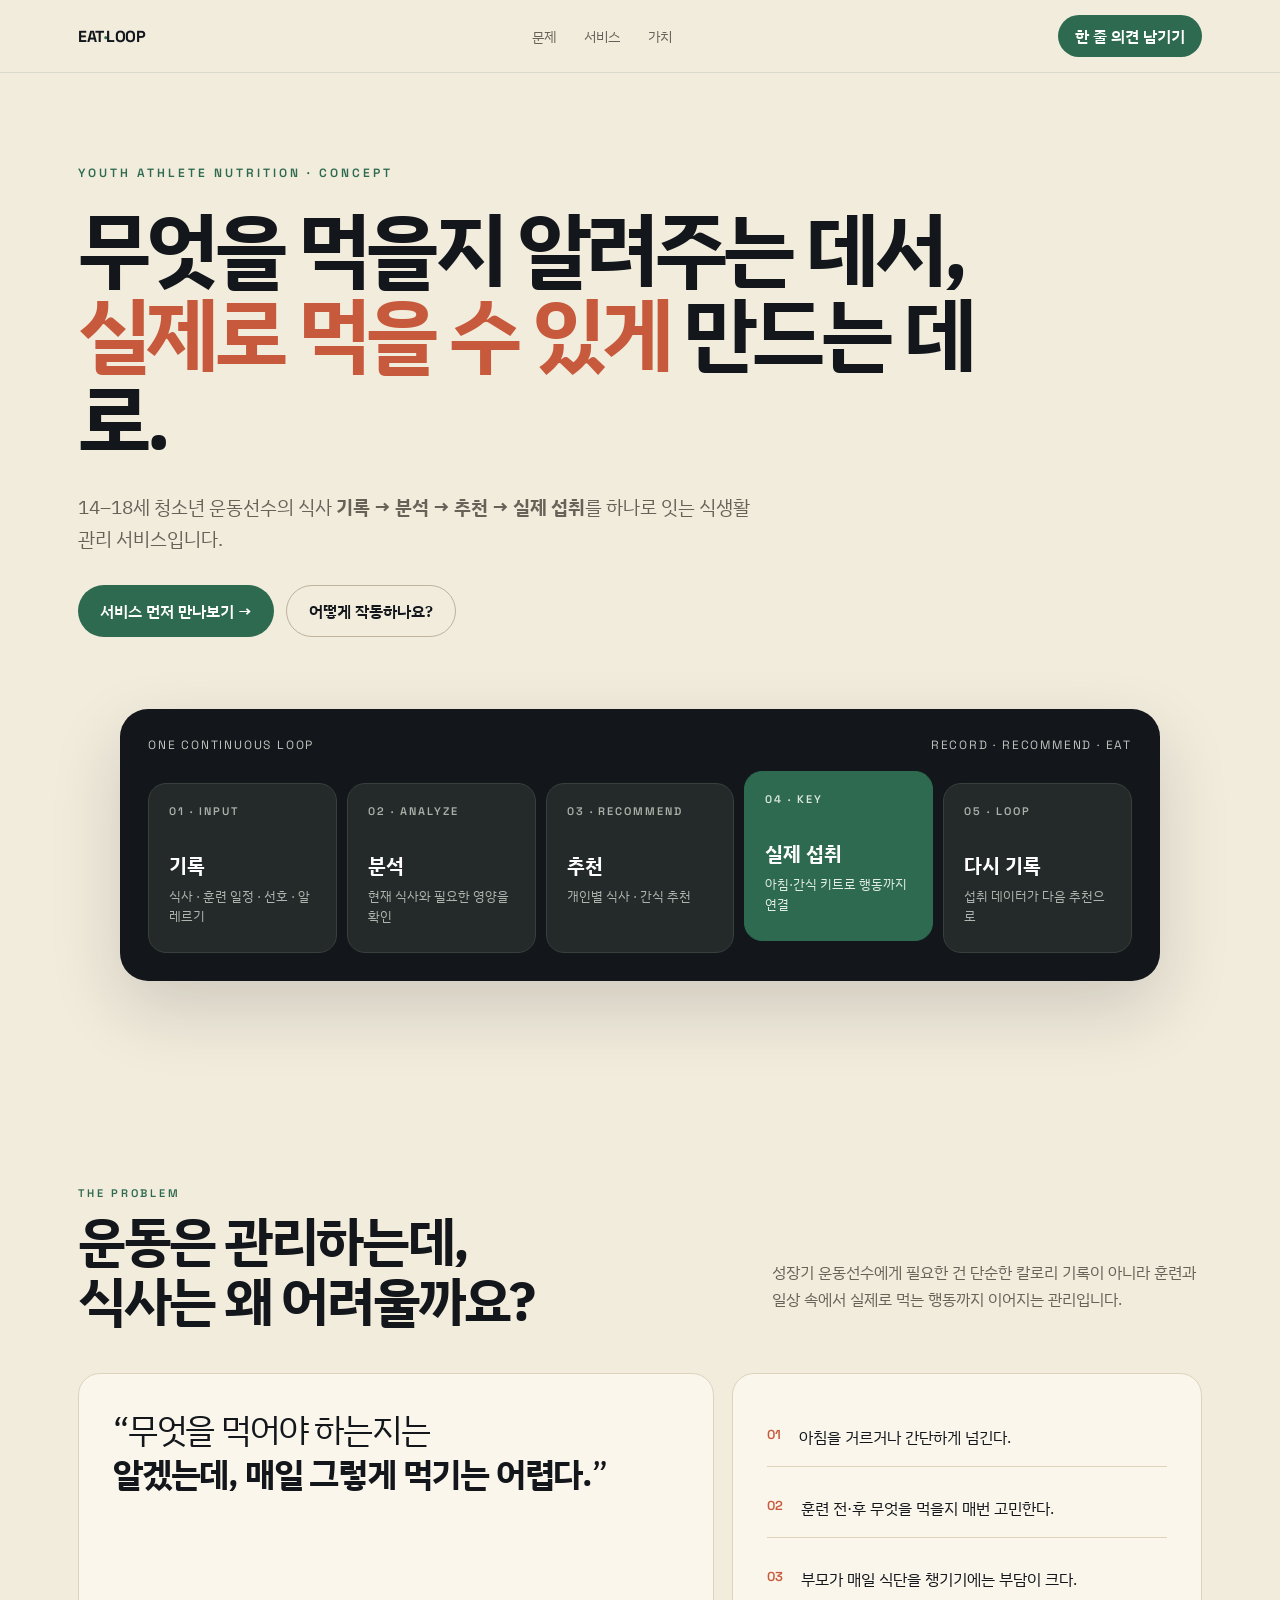
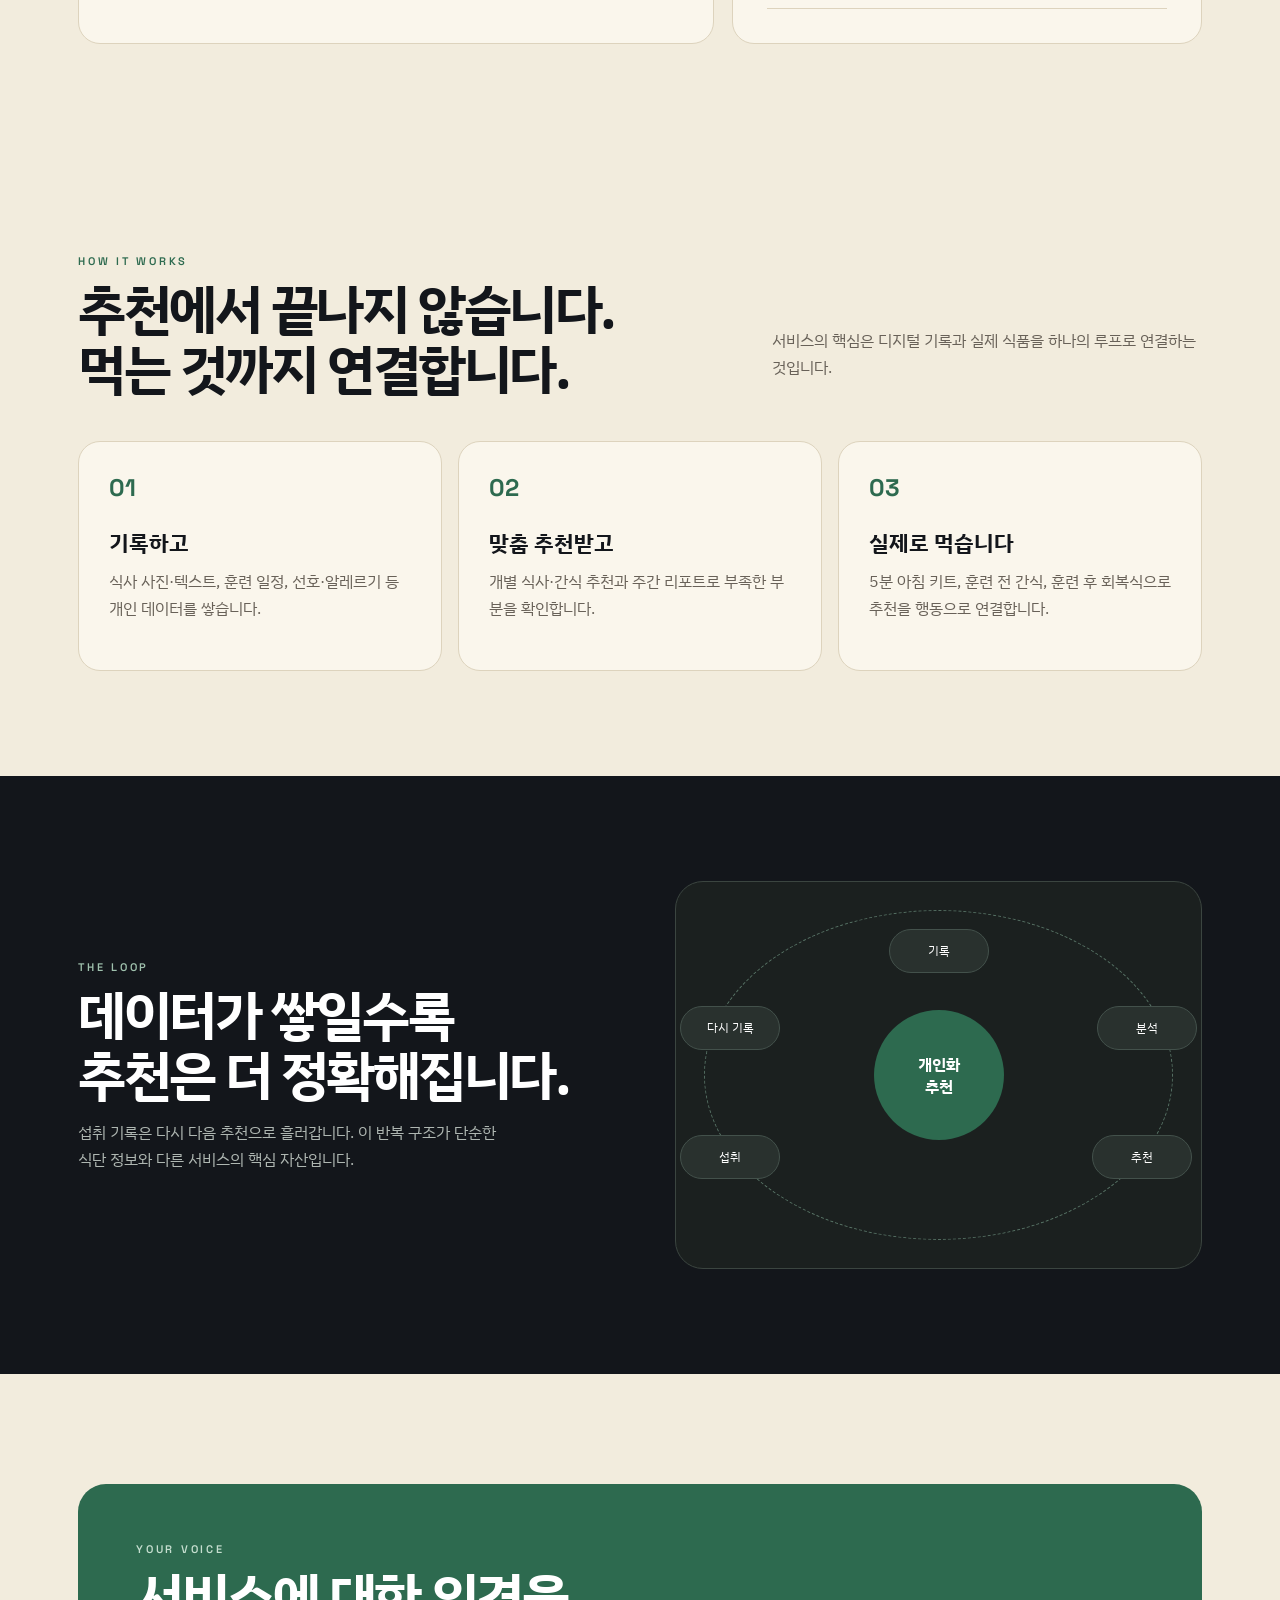
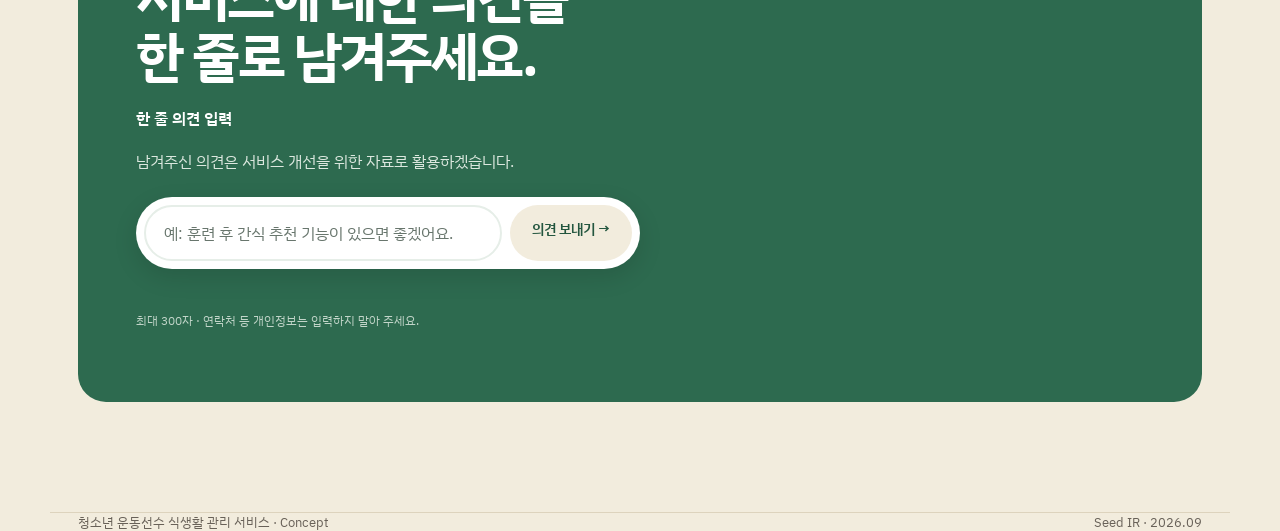
==== commit 47518da1: "Make one-line feedback form visibly prominent" ====
--- a/youth-athlete-nutrition/index.html
+++ b/youth-athlete-nutrition/index.html
@@ -25,6 +25,14 @@
 footer{padding:30px 0 50px;border-top:1px solid var(--line);color:var(--muted);font-size:13px;display:flex;justify-content:space-between}
 @media(max-width:800px){.navlinks{display:none}.hero{padding-top:65px}.flow{grid-template-columns:1fr 1fr}.step.hot{transform:none}.problem,.loopgrid{grid-template-columns:1fr}.features{grid-template-columns:1fr}.sectionhead{display:block}.lead{margin-top:20px}.ctaBox{display:block;padding:38px}.hero h1{font-size:48px}}
 @media(max-width:500px){.wrap{padding:0 18px}.flow{grid-template-columns:1fr}.hero-art{padding:18px}.panel,.feature{padding:24px}.bigquote{font-size:28px}.comment-form{flex-direction:column}.comment-form button{width:100%}}
+
+/* 의견 입력창을 항상 눈에 띄게 표시 */
+#commentForm.comment-form{display:flex!important;visibility:visible!important;opacity:1!important;position:relative;z-index:2;width:100%;max-width:620px;margin:22px 0 0}
+#commentForm #commentInput{display:block!important;visibility:visible!important;opacity:1!important;min-height:52px;background:#fff!important;color:#18231d!important;border:2px solid #e6eee8!important}
+#commentForm #commentInput::placeholder{color:#68766d!important}
+#commentForm #commentSubmit{display:inline-flex!important;visibility:visible!important;opacity:1!important;min-height:52px;background:#f2ecdd!important;color:#24563f!important}
+#commentStatus{display:block;min-height:24px}
+@media(max-width:600px){#commentForm.comment-form{display:flex!important;flex-direction:column}#commentForm #commentSubmit{width:100%}}
 </style>
 </head>
 <body>
@@ -50,7 +58,7 @@
 <section id="value" class="loop"><div class="wrap loopgrid"><div><div class="kicker">THE LOOP</div><h2>데이터가 쌓일수록<br>추천은 더 정확해집니다.</h2><p class="lead">섭취 기록은 다시 다음 추천으로 흘러갑니다. 이 반복 구조가 단순한 식단 정보와 다른 서비스의 핵심 자산입니다.</p></div>
 <div class="loopvisual"><div class="circle"><div class="center">개인화<br>추천</div><div class="orbit o1">기록</div><div class="orbit o2">분석</div><div class="orbit o3">추천</div><div class="orbit o4">섭취</div><div class="orbit o5">다시 기록</div></div></div></div></section>
 <section id="contact" class="cta"><div class="wrap"><div class="ctaBox"><div><div class="kicker" style="color:#c5decf">YOUR VOICE</div><h2>서비스에 대한 의견을<br>한 줄로 남겨주세요.</h2><p style='font-weight:600;margin:20px 0 0;color:#fff'>한 줄 의견 입력</p><p>남겨주신 의견은 서비스 개선을 위한 자료로 활용하겠습니다.</p>
-<form class="comment-form" id="commentForm"><input id="commentInput" name="comment" type="text" maxlength="300" required placeholder="예: 훈련 후 간식 추천 기능이 있으면 좋겠어요." aria-label="서비스 의견 한 줄"><button id="commentSubmit" type="submit">의견 보내기 →</button></form><p class="comment-status" id="commentStatus" role="status" aria-live="polite"></p><p class="comment-note">최대 300자 · 연락처 등 개인정보는 입력하지 말아 주세요.</p>
+<form class="comment-form" id="commentForm"><label for="commentInput" style="position:absolute;width:1px;height:1px;padding:0;margin:-1px;overflow:hidden;clip:rect(0,0,0,0);white-space:nowrap;border:0">한 줄 의견 입력</label><input id="commentInput" name="comment" type="text" maxlength="300" required placeholder="예: 훈련 후 간식 추천 기능이 있으면 좋겠어요." aria-label="서비스 의견 한 줄"><button id="commentSubmit" type="submit">의견 보내기 →</button></form><p class="comment-status" id="commentStatus" role="status" aria-live="polite"></p><p class="comment-note">최대 300자 · 연락처 등 개인정보는 입력하지 말아 주세요.</p>
 </div></div></div></section>
 <footer class="wrap"><span>청소년 운동선수 식생활 관리 서비스 · Concept</span><span>Seed IR · 2026.09</span></footer>
 <script>
